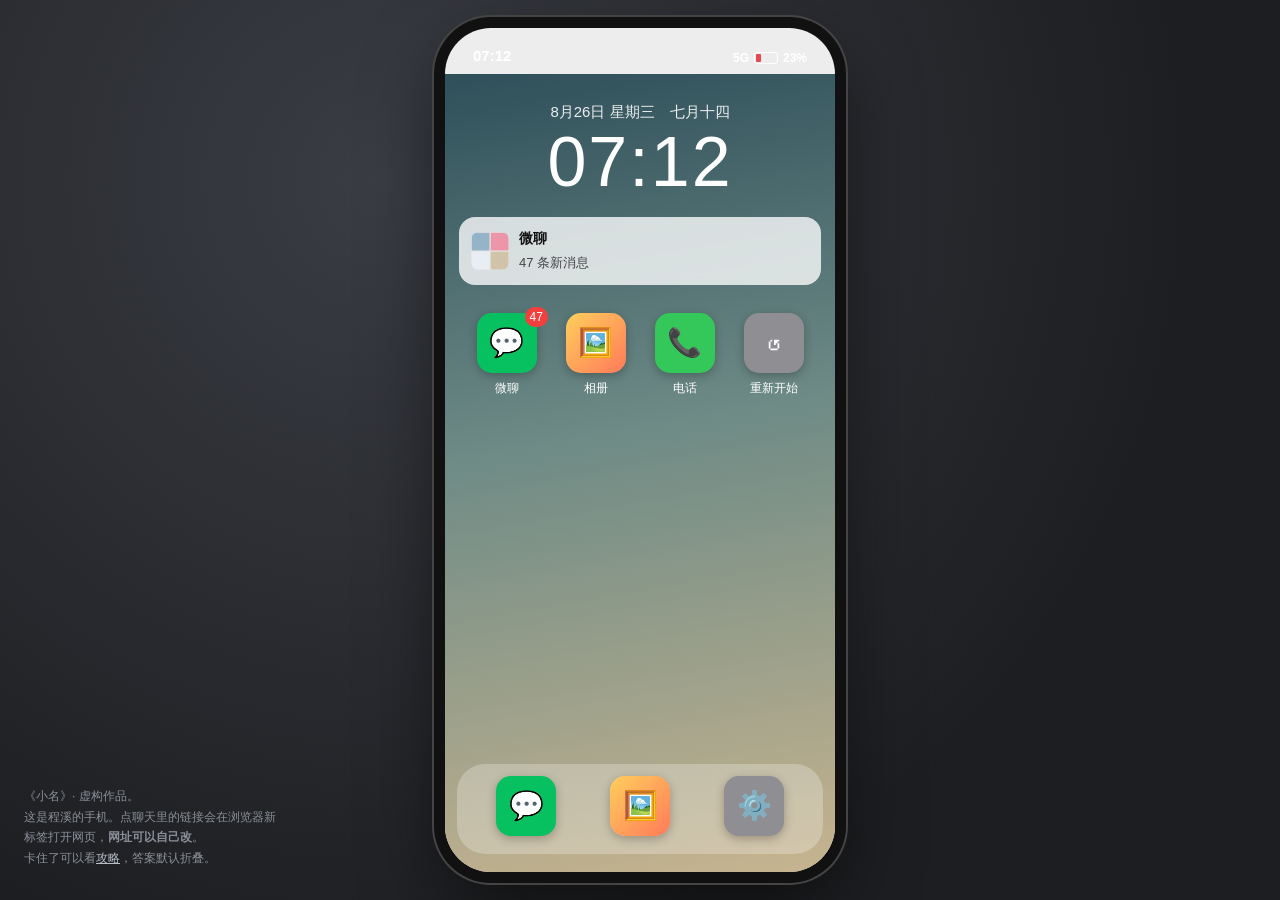
==== index.html @ 766afa3c "发布 2026-10-29 20:53" ====
<!doctype html>
<html lang="zh-CN">
<head>
<meta charset="utf-8">
<meta name="viewport" content="width=device-width, initial-scale=1, viewport-fit=cover">
<title>程溪的手机</title>
<link rel="stylesheet" href="css/common.css">
<link rel="stylesheet" href="css/phone.css">
</head>
<body class="phone-body">
<div class="device">
  <div class="status" id="status"></div>
  <div class="screen" id="app"></div>
</div>
<p class="side-note">《小名》· 虚构作品。<br>这是程溪的手机。点聊天里的链接会在浏览器新标签打开网页，<b>网址可以自己改</b>。<br>卡住了可以看<a href="walkthrough.html" target="_blank" rel="noopener">攻略</a>，答案默认折叠。</p>
<script src="js/lunar-data.js"></script>
<script src="js/core.js"></script>
<script src="js/phone-data.js"></script>
<script src="js/phone.js"></script>
</body>
</html>
---- css/common.css ----
*, *::before, *::after { box-sizing: border-box; }
html { -webkit-text-size-adjust: 100%; }
body { margin: 0; font-family: -apple-system, "PingFang SC", "Microsoft YaHei", "Noto Sans CJK SC", sans-serif; line-height: 1.6; }
img { max-width: 100%; }
button, input, select, textarea { font: inherit; }
a { color: inherit; }
.xm-preview-banner { position: sticky; top: 0; z-index: 999; background: #fff3c4; color: #6b4e00; font-size: 12px; padding: 4px 10px; text-align: center; border-bottom: 1px solid #e6cf7a; }
.xm-toast { position: fixed; left: 50%; bottom: 40px; transform: translate(-50%, 20px); background: rgba(20, 20, 20, .86); color: #fff; padding: 8px 16px; border-radius: 6px; font-size: 14px; opacity: 0; transition: .25s; pointer-events: none; z-index: 1000; max-width: 86vw; }
.xm-toast.show { opacity: 1; transform: translate(-50%, 0); }
.xm-lightbox { position: fixed; inset: 0; background: rgba(0, 0, 0, .9); display: flex; align-items: center; justify-content: center; z-index: 990; flex-direction: column; gap: 10px; }
.xm-lightbox img { max-width: 94vw; max-height: 84vh; object-fit: contain; cursor: zoom-in; transition: transform .2s; }
.xm-lightbox img.zoomed { transform: scale(2); cursor: zoom-out; }
.xm-lightbox .cap { color: #ccc; font-size: 13px; }
.xm-lightbox button { position: absolute; top: 14px; right: 18px; background: none; border: 0; color: #fff; font-size: 30px; cursor: pointer; }
.sr-only { position: absolute; width: 1px; height: 1px; overflow: hidden; clip: rect(0 0 0 0); }
---- css/phone.css ----
body.phone-body { background: #2b2d31 radial-gradient(circle at 30% 20%, #3a3d44, #1d1e21 70%); min-height: 100vh; display: flex; align-items: center; justify-content: center; padding: 24px 12px; }
.device { width: 390px; height: 844px; max-height: calc(100vh - 48px); background: #ededed; border-radius: 46px; box-shadow: 0 0 0 11px #111, 0 0 0 13px #444, 0 30px 80px rgba(0, 0, 0, .6); overflow: hidden; position: relative; display: flex; flex-direction: column; }
.side-note { position: fixed; left: 24px; bottom: 20px; color: #8b8f98; font-size: 12px; max-width: 260px; line-height: 1.7; }
.side-note a { color: #b9bec8; }
@media (max-width: 500px) {
  body.phone-body { padding: 0; }
  .device { width: 100vw; height: 100vh; max-height: none; border-radius: 0; box-shadow: none; }
  .side-note { display: none; }
}
.status { height: 46px; flex: none; display: flex; align-items: flex-end; justify-content: space-between; padding: 0 28px 6px; font-size: 15px; font-weight: 600; color: #111; background: transparent; z-index: 5; }
.status.dark { color: #fff; }
.status .bat { display: inline-flex; align-items: center; gap: 5px; font-size: 12px; }
.status .bat i { width: 24px; height: 12px; border: 1.5px solid currentColor; border-radius: 3px; position: relative; display: inline-block; }
.status .bat i::after { content: ''; position: absolute; left: 1px; top: 1px; bottom: 1px; width: 23%; background: #e5484d; border-radius: 1px; }
.screen { flex: 1; overflow: hidden; display: flex; flex-direction: column; position: relative; }
.scroll { flex: 1; overflow-y: auto; -webkit-overflow-scrolling: touch; }

/* home */
.home { background: linear-gradient(170deg, #2f4f5a 0%, #6e8b86 45%, #c7b48f 100%); color: #fff; }
.home .wall-date { text-align: center; margin-top: 26px; font-size: 15px; opacity: .9; }
.home .wall-time { text-align: center; font-size: 70px; font-weight: 300; line-height: 1.1; letter-spacing: 2px; }
.home .notice { margin: 16px 14px 0; background: rgba(255, 255, 255, .78); color: #111; border-radius: 16px; padding: 10px 12px; display: flex; gap: 10px; align-items: center; text-decoration: none; backdrop-filter: blur(8px); }
.home .notice img { width: 38px; height: 38px; border-radius: 8px; }
.home .notice b { display: block; font-size: 14px; }
.home .notice span { font-size: 13px; color: #444; }
.apps { display: grid; grid-template-columns: repeat(4, 1fr); gap: 18px 10px; padding: 28px 22px; }
.app { text-align: center; text-decoration: none; color: #fff; font-size: 12px; position: relative; }
.app .ico { width: 60px; height: 60px; border-radius: 15px; margin: 0 auto 6px; display: flex; align-items: center; justify-content: center; font-size: 28px; box-shadow: 0 3px 10px rgba(0, 0, 0, .25); }
.app .badge { position: absolute; top: -6px; left: calc(50% + 18px); background: #f43f3f; color: #fff; border-radius: 10px; min-width: 20px; height: 20px; font-size: 12px; line-height: 20px; padding: 0 5px; }
.dock { margin: auto 12px 18px; background: rgba(255, 255, 255, .25); border-radius: 28px; padding: 12px; display: flex; justify-content: space-around; }

/* WeChat-like */
.bar { height: 46px; flex: none; display: flex; align-items: center; justify-content: center; position: relative; background: #ededed; border-bottom: 1px solid #dcdcdc; font-weight: 600; font-size: 16px; }
.bar .back { position: absolute; left: 6px; top: 0; height: 46px; display: flex; align-items: center; padding: 0 10px; text-decoration: none; color: #111; font-size: 22px; }
.bar .act { position: absolute; right: 8px; top: 0; height: 46px; display: flex; align-items: center; padding: 0 10px; text-decoration: none; color: #111; font-size: 20px; }
.tabs { height: 56px; flex: none; display: flex; background: #f7f7f7; border-top: 1px solid #ddd; }
.tabs a { flex: 1; text-align: center; text-decoration: none; color: #333; font-size: 11px; padding-top: 6px; position: relative; }
.tabs a .ti { display: block; font-size: 22px; line-height: 26px; }
.tabs a.on { color: #07c160; }
.tabs a .badge { position: absolute; top: 2px; left: calc(50% + 6px); background: #f43f3f; color: #fff; border-radius: 9px; min-width: 18px; height: 18px; font-size: 11px; line-height: 18px; padding: 0 4px; }
.list { background: #fff; }
.row { display: flex; gap: 12px; padding: 11px 14px; align-items: center; text-decoration: none; color: #111; border-bottom: 1px solid #eee; position: relative; }
.row img.av { width: 46px; height: 46px; border-radius: 6px; object-fit: cover; flex: none; }
.row .mid { flex: 1; min-width: 0; }
.row .name { font-size: 16px; }
.row .last { color: #999; font-size: 13px; white-space: nowrap; overflow: hidden; text-overflow: ellipsis; }
.row .time { color: #b2b2b2; font-size: 12px; align-self: flex-start; margin-top: 2px; }
.row .dot { position: absolute; left: 50px; top: 6px; background: #f43f3f; color: #fff; border-radius: 9px; min-width: 18px; height: 18px; font-size: 11px; line-height: 18px; text-align: center; padding: 0 4px; }
.thread { background: #ededed; padding: 6px 10px 18px; }
.stamp { text-align: center; color: #b0b0b0; font-size: 12px; margin: 14px 0 8px; }
.sys { text-align: center; color: #9a9a9a; font-size: 12px; margin: 8px 0; }
.msg { display: flex; gap: 8px; margin: 10px 0; align-items: flex-start; }
.msg img.av { width: 38px; height: 38px; border-radius: 5px; flex: none; }
.msg .who { font-size: 11px; color: #9a9a9a; margin: 0 0 2px 2px; }
.msg .body { max-width: 72%; }
.bubble { background: #fff; border-radius: 5px; padding: 9px 11px; font-size: 15px; line-height: 1.5; word-break: break-word; position: relative; }
.msg.me { flex-direction: row-reverse; }
.msg.me .bubble { background: #95ec69; }
.msg.me .who { display: none; }
.bubble.img { padding: 0; background: none; }
.bubble.img img { max-width: 170px; max-height: 220px; border-radius: 5px; display: block; cursor: zoom-in; }
.bubble.voice { display: flex; align-items: center; gap: 8px; cursor: pointer; user-select: none; min-width: 120px; }
.bubble.voice .sec { color: #666; font-size: 13px; }
.voice-text { background: #fff; border-radius: 5px; margin-top: 4px; padding: 6px 10px; font-size: 14px; color: #333; }
.voice-text small { display: block; margin-top: 3px; font-size: 11px; color: #aaa; }
.bubble.link { display: flex; flex-direction: column; text-decoration: none; color: #111; width: 230px; }
.bubble.link b { font-weight: 500; font-size: 15px; }
.bubble.link span { color: #888; font-size: 13px; margin-top: 3px; }
.bubble.link small { border-top: 1px solid #eee; margin-top: 8px; padding-top: 5px; color: #aaa; font-size: 11px; }
.composer { flex: none; background: #f7f7f7; border-top: 1px solid #ddd; padding: 8px; display: flex; gap: 8px; align-items: center; }
.composer input { flex: 1; border: 0; border-radius: 5px; padding: 9px 10px; background: #fff; font-size: 15px; }
.composer button { background: #07c160; color: #fff; border: 0; border-radius: 5px; padding: 8px 14px; font-size: 14px; cursor: pointer; }
.composer button:disabled { background: #b8e8cb; }
.chips { flex: none; background: #f7f7f7; border-top: 1px solid #ddd; padding: 8px; display: flex; flex-direction: column; gap: 6px; }
.chips .hint { font-size: 12px; color: #888; }
.chips button { text-align: left; background: #fff; border: 1px solid #ddd; border-radius: 6px; padding: 8px 10px; cursor: pointer; font-size: 14px; color: #111; }
.chips button:hover { border-color: #07c160; }
.group-members { display: flex; flex-wrap: wrap; gap: 10px; padding: 12px; background: #fff; }
.group-members div { width: 56px; text-align: center; font-size: 11px; color: #666; }
.group-members img { width: 48px; height: 48px; border-radius: 5px; display: block; margin: 0 auto 3px; }
.group-members img.gone { filter: grayscale(1) brightness(1.2); opacity: .55; }

/* moments */
.moments-cover { height: 240px; background: url('../assets/img/temple.jpg') center/cover; position: relative; }
.moments-cover .me { position: absolute; right: 14px; bottom: -26px; display: flex; align-items: center; gap: 10px; color: #fff; font-weight: 600; }
.moments-cover .me img { width: 64px; height: 64px; border-radius: 8px; border: 2px solid #fff; }
.moment { display: flex; gap: 10px; padding: 16px 14px; border-bottom: 1px solid #eee; background: #fff; }
.moment img.av { width: 42px; height: 42px; border-radius: 5px; }
.moment .name { color: #576b95; font-weight: 600; font-size: 15px; }
.moment .text { font-size: 15px; margin: 2px 0 6px; }
.moment .pic { max-width: 180px; max-height: 200px; cursor: zoom-in; display: block; }
.moment .meta { color: #b2b2b2; font-size: 12px; margin-top: 6px; }
.moment .likes { background: #f3f3f5; font-size: 13px; padding: 5px 8px; margin-top: 6px; color: #576b95; }
.moment .likes p { margin: 2px 0; color: #111; }
.moment .likes p b { color: #576b95; font-weight: 500; }

/* album */
.album-grid { display: grid; grid-template-columns: repeat(3, 1fr); gap: 2px; background: #fff; }
.album-grid a { aspect-ratio: 1; background-size: cover; background-position: center; display: block; }
.photo-view { background: #000; flex: 1; display: flex; flex-direction: column; justify-content: center; }
.photo-view img { width: 100%; max-height: 62%; object-fit: contain; cursor: zoom-in; }
.photo-info { color: #ddd; font-size: 13px; padding: 12px 16px; line-height: 1.8; }
.photo-info b { color: #fff; font-size: 15px; }

/* add friend / profile / me */
.form-page { padding: 14px; }
.form-page input, .form-page textarea { width: 100%; border: 1px solid #ddd; border-radius: 6px; padding: 10px; background: #fff; font-size: 15px; }
.form-page button { margin-top: 10px; width: 100%; background: #07c160; color: #fff; border: 0; border-radius: 6px; padding: 11px; font-size: 15px; cursor: pointer; }
.card { background: #fff; padding: 16px; display: flex; gap: 14px; align-items: center; margin-bottom: 10px; }
.card img { width: 64px; height: 64px; border-radius: 8px; }
.card .sub { color: #888; font-size: 13px; }
.note { font-size: 13px; color: #888; padding: 8px 2px; }
.warn { font-size: 13px; color: #c0392b; padding: 8px 2px; }

/* video call */
.call { background: #0b0d10; color: #eee; flex: 1; display: flex; flex-direction: column; overflow: hidden; }
.call-view { height: 300px; flex: none; position: relative; background: radial-gradient(ellipse at 50% 85%, #5a4216 0%, #1b1710 35%, #07090c 75%); overflow: hidden; }
.call-view .steps { position: absolute; inset: auto 0 0 0; height: 150px; background: repeating-linear-gradient(180deg, #1a1d22 0 18px, #0e1013 18px 22px); transform: perspective(300px) rotateX(38deg); transform-origin: bottom; opacity: .9; }
.call-view .lamp { position: absolute; left: 50%; bottom: 36px; width: 26px; height: 34px; margin-left: -13px; background: #f3c26b; border-radius: 6px; box-shadow: 0 0 40px 14px rgba(243, 160, 60, .45); }
.call-view .label { position: absolute; left: 12px; top: 10px; font-size: 12px; color: #c9c9c9; background: rgba(0, 0, 0, .35); padding: 3px 8px; border-radius: 10px; }
.call-view .self { position: absolute; right: 10px; top: 10px; width: 72px; height: 100px; border-radius: 8px; background: #23262b url('../assets/img/av-chengxi.jpg') center/cover; border: 1px solid #444; }
.call-log { flex: 1; overflow-y: auto; padding: 12px 14px; font-size: 15px; }
.call-log p { margin: 0 0 10px; }
.call-log .gp { color: #f1d38a; }
.call-log .yi { color: #9fc6ff; }
.call-log .me { color: #9be59b; text-align: right; }
.call-log .ev { color: #8a8f98; font-size: 13px; text-align: center; }
.call-log .water { color: #7fd3d8; font-style: italic; }
.call-ctl { flex: none; padding: 10px 12px 14px; border-top: 1px solid #222; display: flex; flex-direction: column; gap: 8px; }
.call-ctl button { background: #23262b; color: #eee; border: 1px solid #3a3e45; border-radius: 8px; padding: 10px; font-size: 14px; cursor: pointer; text-align: left; }
.call-ctl button.primary { background: #07c160; border-color: #07c160; color: #fff; text-align: center; }
.call-ctl .row2 { display: flex; gap: 8px; }
.call-ctl .row2 > * { flex: 1; }
.call-ctl input { background: #15171a; border: 1px solid #3a3e45; color: #eee; border-radius: 8px; padding: 10px; font-size: 15px; }
.cards3 { display: flex; gap: 8px; }
.cards3 button { flex: 1; text-align: center; display: flex; flex-direction: column; align-items: center; gap: 6px; }
.cards3 svg { width: 64px; height: 64px; }
.pad { background: #15171a; border: 1px solid #3a3e45; border-radius: 10px; padding: 10px; }
.pad .lbl { font-size: 12px; color: #8a8f98; margin: 6px 0 4px; }
.pad .keys { display: flex; flex-wrap: wrap; gap: 6px; }
.pad .keys button { padding: 6px 10px; text-align: center; min-width: 40px; }
.pad .keys button.on { background: #2f6f4e; border-color: #3fae74; }
.pad .keys svg { width: 30px; height: 18px; display: block; }
.pad .seq { min-height: 34px; display: flex; gap: 6px; flex-wrap: wrap; align-items: center; margin: 8px 0; font-family: Consolas, monospace; }
.pad .seq span { background: #2a2d33; border-radius: 6px; padding: 3px 8px; }

/* withdrawal slip 小姨 writes on during the call */
.slip { background: #e8dec4; color: #3b2f1e; border-radius: 3px; padding: 8px 12px; display: flex; flex-direction: column; gap: 2px; font-family: "KaiTi", "STKaiti", serif; font-size: 15px; box-shadow: 0 2px 8px rgba(0, 0, 0, .5); }
.slip b { font-size: 13px; letter-spacing: 6px; color: #8a2a1f; font-weight: 600; }

/* incoming video call */
.incoming { position: absolute; inset: 0; z-index: 50; background: linear-gradient(180deg, #1c292b 0%, #0a0e10 72%); color: #fff; display: flex; flex-direction: column; align-items: center; padding-top: 130px; animation: inc-in .35s ease both; }
.incoming img { width: 96px; height: 96px; border-radius: 16px; object-fit: cover; box-shadow: 0 0 0 6px rgba(255, 255, 255, .08); animation: inc-pulse 1.8s ease-in-out infinite; }
.incoming b { font-size: 26px; font-weight: 500; margin-top: 20px; }
.incoming span { color: #b8c4c6; font-size: 15px; margin-top: 6px; }
.incoming small { color: #6f7d80; font-size: 13px; margin-top: 4px; }
.incoming .ans { margin-top: auto; margin-bottom: 96px; display: flex; gap: 40px; align-items: center; }
.incoming .ans button { min-width: 68px; height: 68px; padding: 0 20px; border-radius: 34px; border: 0; color: #fff; font-size: 15px; cursor: pointer; }
.incoming .ans .no { background: #e5484d; }
.incoming .ans .yes { background: #07c160; }
@keyframes inc-in { from { opacity: 0; transform: translateY(16px); } to { opacity: 1; transform: none; } }
@keyframes inc-pulse { 50% { box-shadow: 0 0 0 16px rgba(255, 255, 255, .03); } }
@media (prefers-reduced-motion: reduce) { .incoming, .incoming img { animation: none; } }
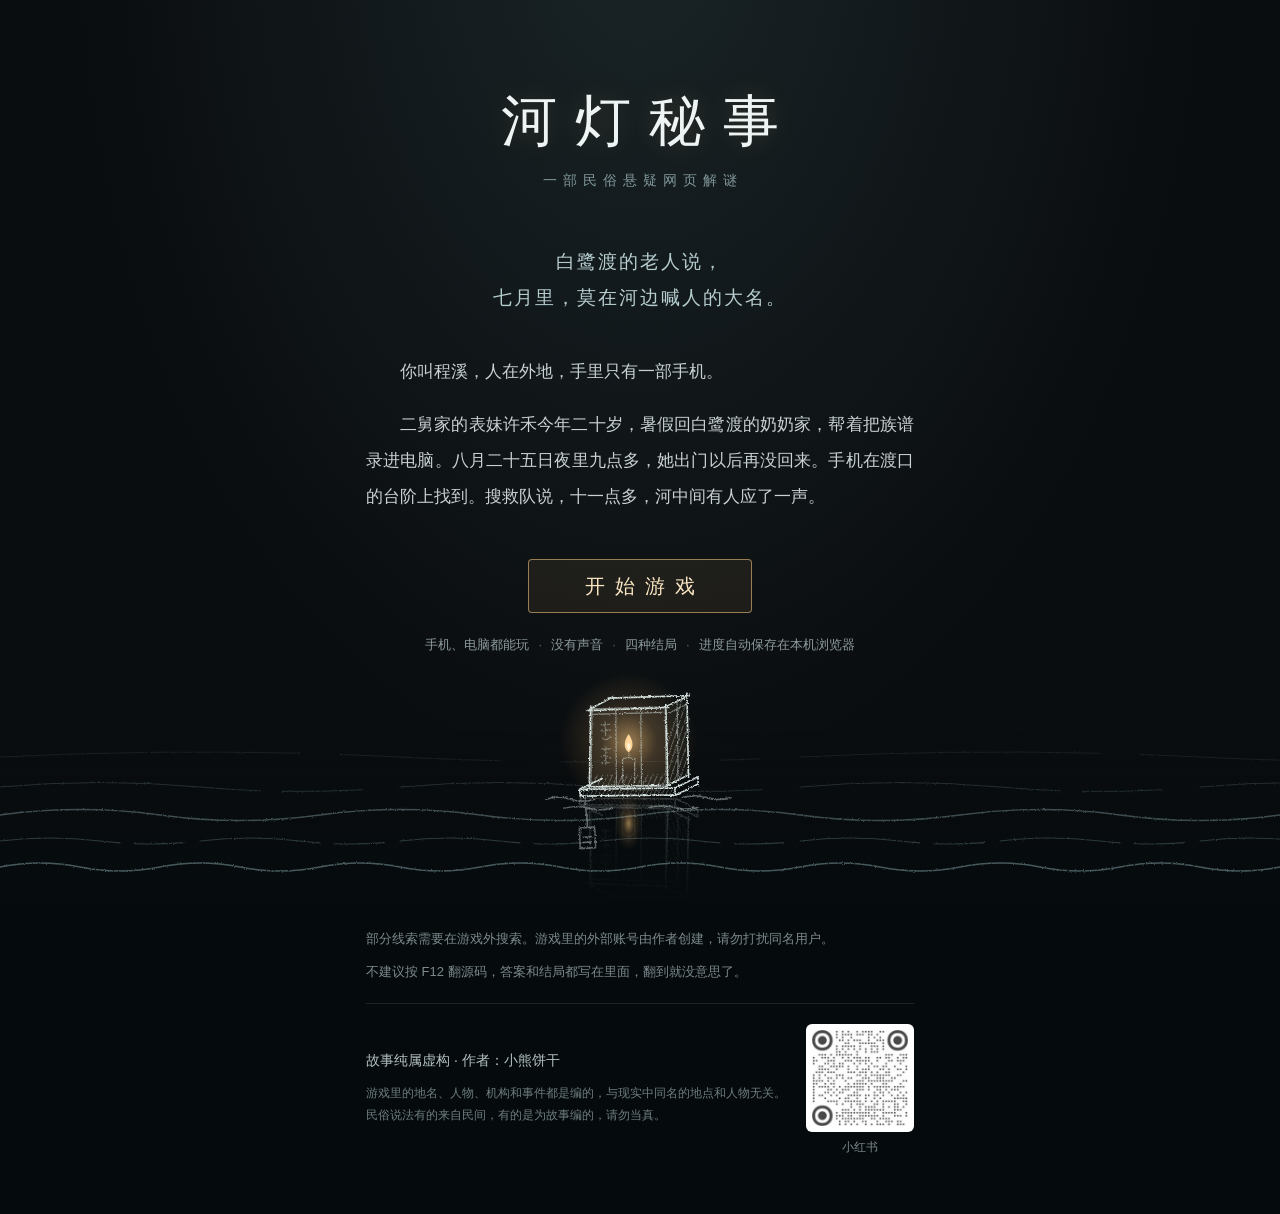
==== commit 53cc234d: "发布 2026-10-29 23:35" ====
--- a/index.html
+++ b/index.html
@@ -3,19 +3,40 @@
 <head>
 <meta charset="utf-8">
 <meta name="viewport" content="width=device-width, initial-scale=1, viewport-fit=cover">
-<title>程溪的手机</title>
+<title>河灯秘事</title>
+<meta name="description" content="一部民俗悬疑网页解谜。白鹭渡的老人说，七月里，莫在河边喊人的大名。">
+<meta name="theme-color" content="#0a0d0f">
 <link rel="stylesheet" href="css/common.css">
-<link rel="stylesheet" href="css/phone.css">
+<link rel="stylesheet" href="css/river.css">
+<link rel="stylesheet" href="css/home.css">
 </head>
-<body class="phone-body">
-<div class="device">
-  <div class="status" id="status"></div>
-  <div class="screen" id="app"></div>
-</div>
-<p class="side-note">《小名》· 虚构作品。<br>这是程溪的手机。点聊天里的链接会在浏览器新标签打开网页，<b>网址可以自己改</b>。<br>卡住了可以看<a href="walkthrough.html" target="_blank" rel="noopener">攻略</a>，答案默认折叠。</p>
-<script src="js/lunar-data.js"></script>
-<script src="js/core.js"></script>
-<script src="js/phone-data.js"></script>
-<script src="js/phone.js"></script>
+<body class="home-body">
+<main class="home">
+  <h1>河灯秘事</h1>
+  <p class="sub">一部民俗悬疑网页解谜</p>
+  <p class="saying">白鹭渡的老人说，<br>七月里，莫在河边喊人的大名。</p>
+  <div class="story">
+    <p>你叫程溪，人在外地，手里只有一部手机。</p>
+    <p>二舅家的表妹许禾今年二十岁，暑假回白鹭渡的奶奶家，帮着把族谱录进电脑。八月二十五日夜里九点多，她出门以后再没回来。手机在渡口的台阶上找到。搜救队说，十一点多，河中间有人应了一声。</p>
+  </div>
+  <a class="start" href="phone.html">开始游戏</a>
+  <ul class="facts"><li>手机、电脑都能玩</li><li>没有声音</li><li>四种结局</li><li>进度自动保存在本机浏览器</li></ul>
+</main>
+<div class="home-river" id="river"></div>
+<footer class="home-foot"><div class="in">
+  <div class="notes">
+    <p>部分线索需要在游戏外搜索。游戏里的外部账号由作者创建，请勿打扰同名用户。</p>
+    <p>不建议按 F12 翻源码，答案和结局都写在里面，翻到就没意思了。</p>
+  </div>
+  <div class="credit">
+    <div class="who">
+      <p class="by">故事纯属虚构 · 作者：小熊饼干</p>
+      <p>游戏里的地名、人物、机构和事件都是编的，与现实中同名的地点和人物无关。民俗说法有的来自民间，有的是为故事编的，请勿当真。</p>
+    </div>
+    <figure class="qr"><img src="assets/img/author-xhs-qr.png" width="206" height="206" alt="小熊饼干的小红书二维码"><figcaption>小红书</figcaption></figure>
+  </div>
+</div></footer>
+<script src="js/river.js"></script>
+<script>document.getElementById('river').innerHTML = XMRiver.waves() + XMRiver.lamp();</script>
 </body>
 </html>
--- a/css/river.css
+++ b/css/river.css
@@ -0,0 +1,41 @@
+/* 铅笔线的河：主页和水府共用。底下的水波每行一条线，左右漂，上下起伏 */
+.waves { position: fixed; left: 0; right: 0; bottom: 0; height: 170px; overflow: hidden; pointer-events: none; z-index: 0; background: linear-gradient(rgba(3, 10, 13, 0), rgba(3, 10, 13, .6)); }
+.waves .defs { position: absolute; }
+.waves .wv { position: absolute; left: 0; will-change: transform; animation: drift 40s linear infinite, swell 9s ease-in-out infinite alternate; }
+.waves path { fill: none; stroke: #a9cdd2; stroke-linecap: round; }
+.waves .wv-e { bottom: 124px; opacity: .1; animation-duration: 90s, 13s; animation-direction: reverse, alternate; }
+.waves .wv-e path { stroke-width: 1; stroke-dasharray: 300 40 160 60 120 40 40 40; }
+.waves .wv-a { bottom: 94px; opacity: .18; animation-duration: 70s, 11s; }
+.waves .wv-a path { stroke-width: 1; stroke-dasharray: 260 22 80 38; }
+.waves .wv-b { bottom: 66px; opacity: .34; animation-duration: 46s, 8s; animation-direction: reverse, alternate; }
+.waves .wv-b path { stroke-width: 1.3; }
+.waves .wv-c { bottom: 40px; opacity: .24; animation-duration: 32s, 10s; }
+.waves .wv-c path { stroke-width: 1.1; stroke-dasharray: 120 14 50 16; }
+.waves .wv-d { bottom: 14px; opacity: .4; animation-duration: 24s, 7s; animation-direction: reverse, alternate; }
+.waves .wv-d path { stroke-width: 1.5; }
+@keyframes drift { to { transform: translateX(-1600px); } }
+@keyframes swell { from { translate: 0 -3px; } to { translate: 0 3px; } }
+/* 岸上那盏纸灯（铅笔线稿） */
+.lamp { position: fixed; right: 7%; bottom: 8px; width: 200px; pointer-events: none; z-index: 0; transform-origin: 50% 54%; animation: bob 6.5s ease-in-out infinite; }
+.lamp svg { display: block; width: 100%; height: auto; overflow: visible; }
+.lamp .rf { opacity: .22; transform-box: fill-box; transform-origin: 50% 0; animation: rip 4.5s ease-in-out infinite; }
+.lamp .tg { transform-box: fill-box; transform-origin: 40% 0; animation: tug 5s ease-in-out infinite alternate; }
+.lamp .fl { transform-box: fill-box; transform-origin: 50% 100%; animation: flick 2.3s ease-in-out infinite; }
+.lamp .gl { animation: glow 3.2s ease-in-out infinite; }
+@keyframes bob { 0%, 100% { transform: translateY(0) rotate(-1.2deg); } 50% { transform: translateY(-5px) rotate(1.2deg); } }
+@keyframes rip { 0%, 100% { transform: scaleX(1); } 50% { transform: scaleX(1.05) skewX(2deg); } }
+@keyframes tug { from { transform: rotate(-5deg); } to { transform: rotate(5deg); } }
+@keyframes flick { 0%, 100% { transform: scale(1); opacity: .95; } 22% { transform: scale(.92, 1.08); opacity: .82; } 47% { transform: scale(1.05, .94); opacity: 1; } 71% { transform: scale(.96, 1.05); opacity: .88; } }
+@keyframes glow { 0%, 100% { opacity: .8; } 35% { opacity: .58; } 62% { opacity: .95; } }
+@media (prefers-reduced-motion: reduce) {
+  .waves .wv, .lamp, .lamp .rf, .lamp .tg, .lamp .fl, .lamp .gl { animation: none; }
+}
+@media (max-width: 760px) {
+  .waves { height: 130px; }
+  .waves .wv-e { bottom: 96px; }
+  .waves .wv-a { bottom: 72px; }
+  .waves .wv-b { bottom: 50px; }
+  .waves .wv-c { bottom: 28px; }
+  .waves .wv-d { bottom: 6px; }
+  .lamp { width: 100px; right: 3%; bottom: 14px; }
+}
--- a/css/home.css
+++ b/css/home.css
@@ -0,0 +1,42 @@
+/* 游戏主页：夜里的河，河上停着一盏纸灯 */
+html { background: #0a0d0f; }
+body.home-body { min-height: 100vh; background: radial-gradient(ellipse at 50% -10%, #1a2427 0%, #0a0d0f 62%) fixed; color: #c9d1d3; }
+.home, .home-river, .home-foot { animation: home-in 1.4s ease .1s both; }
+.home { position: relative; z-index: 1; max-width: 600px; margin: 0 auto; padding: 88px 26px 0; }
+.home h1 { margin: 0; text-align: center; font: 400 56px/1.2 "Kaiti SC", "STKaiti", "KaiTi", serif; letter-spacing: 18px; text-indent: 18px; color: #eef3f3; text-shadow: 0 0 28px rgba(255, 196, 120, .16); }
+.home .sub { margin: 14px 0 0; text-align: center; color: #7f969a; font-size: 14px; letter-spacing: 6px; text-indent: 6px; }
+.home .saying { margin: 52px 0 38px; text-align: center; font: 19px/1.9 "Kaiti SC", "STKaiti", "KaiTi", serif; color: #b6cdd0; letter-spacing: 2px; }
+.home .story p { margin: 0 0 18px; font: 17px/2.1 "Songti SC", "STSong", "SimSun", "Noto Serif CJK SC", serif; text-indent: 2em; text-align: justify; }
+.home .start { display: block; width: fit-content; margin: 44px auto 0; padding: 12px 46px; border: 1px solid rgba(255, 206, 130, .55); border-radius: 4px; background: rgba(255, 190, 110, .07); color: #fbe6c2; font: 20px/1.4 "Kaiti SC", "STKaiti", "KaiTi", serif; letter-spacing: 10px; text-indent: 10px; text-decoration: none; transition: background .3s, box-shadow .3s; }
+.home .start:hover, .home .start:focus-visible { background: rgba(255, 190, 110, .14); box-shadow: 0 0 28px rgba(255, 190, 110, .22); outline: none; }
+.home .facts { display: flex; flex-wrap: wrap; justify-content: center; margin: 22px 0 0; padding: 0; list-style: none; color: #8d9a9d; font-size: 13px; }
+.home .facts li + li::before { content: '·'; margin: 0 .7em; color: #55656a; }
+/* 河夹在正文和页脚之间，不跟着屏幕走 */
+.home-river { position: relative; height: 240px; margin-top: 6px; pointer-events: none; }
+.home-river .waves { position: absolute; }
+.home-river .lamp { position: absolute; right: auto; left: calc(50% - 100px); }
+.home-foot { position: relative; z-index: 1; background: rgba(3, 10, 13, .6); color: #7d898d; font-size: 13px; line-height: 1.9; }
+.home-foot .in { max-width: 600px; margin: 0 auto; padding: 26px 26px 56px; }
+.home-foot p { margin: 0 0 8px; }
+.home-foot a { color: #a9c1c4; }
+.home-foot .credit { display: flex; align-items: center; gap: 18px; margin-top: 18px; padding-top: 20px; border-top: 1px solid #1a2529; color: #6f7c80; font-size: 12px; }
+.home-foot .who { flex: 1; min-width: 0; }
+.home-foot .by { color: #b4c0c2; font-size: 14px; }
+.home-foot .qr { flex: none; margin: 0; text-align: center; }
+.home-foot .qr img { display: block; width: 96px; height: 96px; padding: 6px; background: #fff; border-radius: 6px; box-sizing: content-box; }
+.home-foot .qr figcaption { margin-top: 4px; font-size: 12px; color: #7d898d; }
+@keyframes home-in { from { opacity: 0; transform: translateY(10px); } to { opacity: 1; transform: none; } }
+@media (max-width: 760px) {
+  .home-river { height: 150px; }
+  .home-river .lamp { left: calc(50% - 50px); }
+}
+@media (max-width: 600px) {
+  .home { padding: 60px 20px 0; }
+  .home h1 { font-size: 42px; letter-spacing: 12px; text-indent: 12px; }
+  .home .saying { font-size: 17px; margin: 38px 0 28px; }
+  .home .story p { font-size: 16px; line-height: 2; }
+  .home .facts { display: grid; grid-template-columns: auto auto; justify-content: center; gap: 2px 20px; }
+  .home .facts li + li::before { content: none; }
+  .home-foot .in { padding: 22px 20px 44px; }
+}
+@media (prefers-reduced-motion: reduce) { .home, .home-river, .home-foot { animation: none; } }
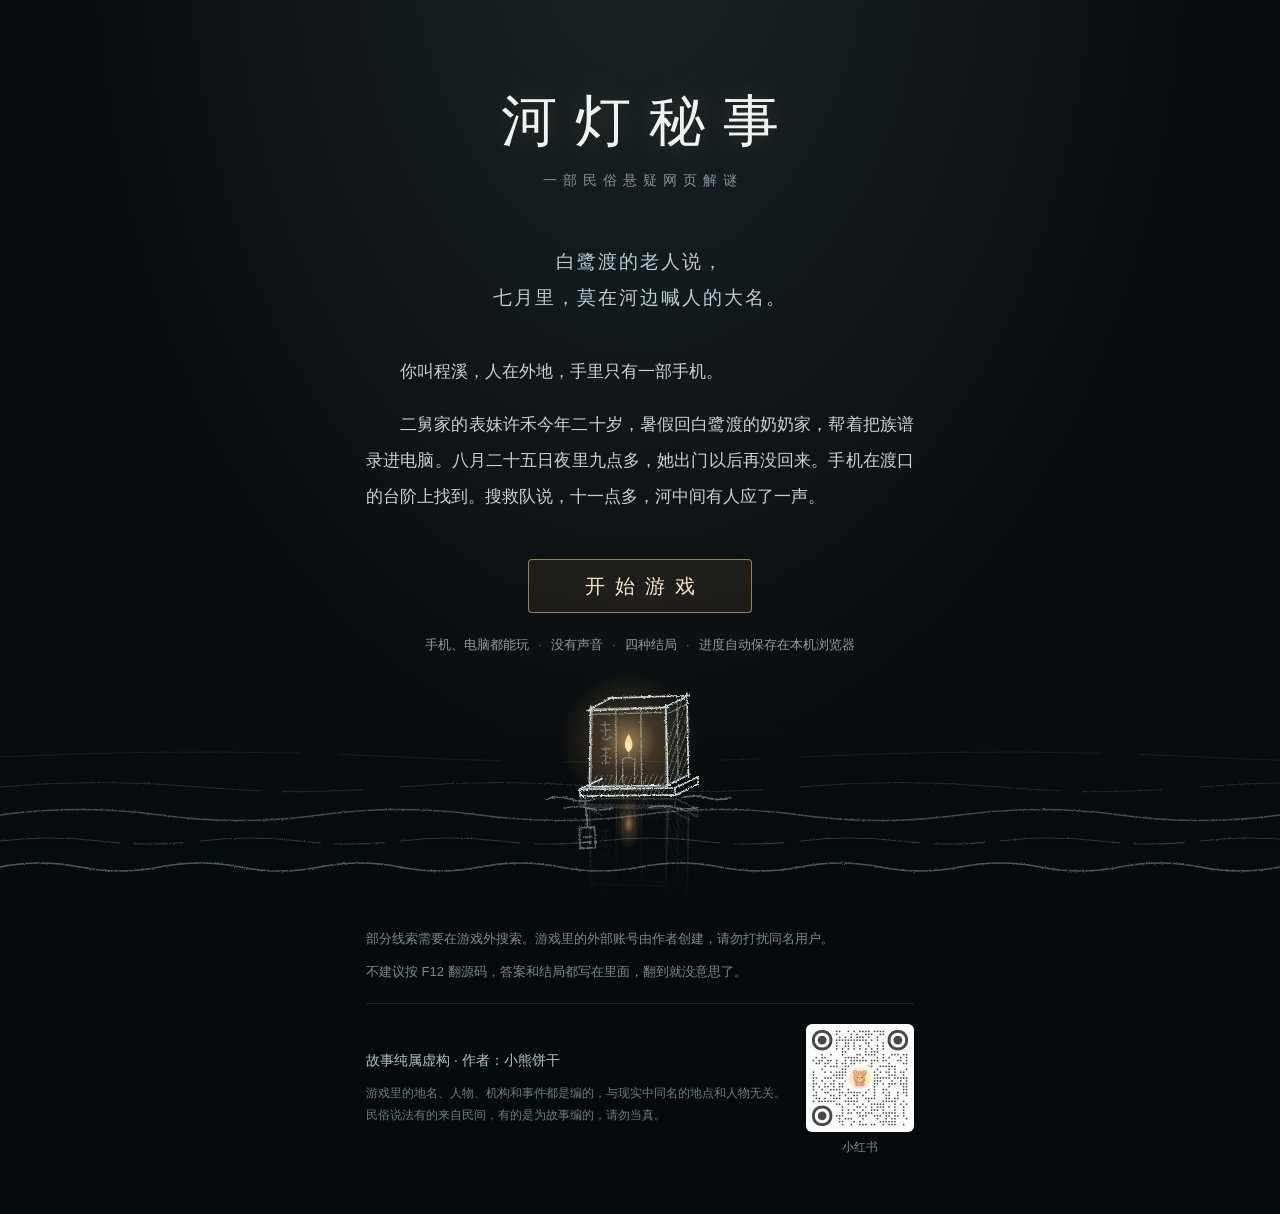
==== commit 64fdbc98: "发布 2026-10-29 23:57" ====
--- a/index.html
+++ b/index.html
@@ -33,7 +33,7 @@
       <p class="by">故事纯属虚构 · 作者：小熊饼干</p>
       <p>游戏里的地名、人物、机构和事件都是编的，与现实中同名的地点和人物无关。民俗说法有的来自民间，有的是为故事编的，请勿当真。</p>
     </div>
-    <figure class="qr"><img src="assets/img/author-xhs-qr.png" width="206" height="206" alt="小熊饼干的小红书二维码"><figcaption>小红书</figcaption></figure>
+    <figure class="qr"><img src="assets/img/author-xhs-qr.png" width="384" height="384" alt="小熊饼干的小红书二维码"><figcaption>小红书</figcaption></figure>
   </div>
 </div></footer>
 <script src="js/river.js"></script>
